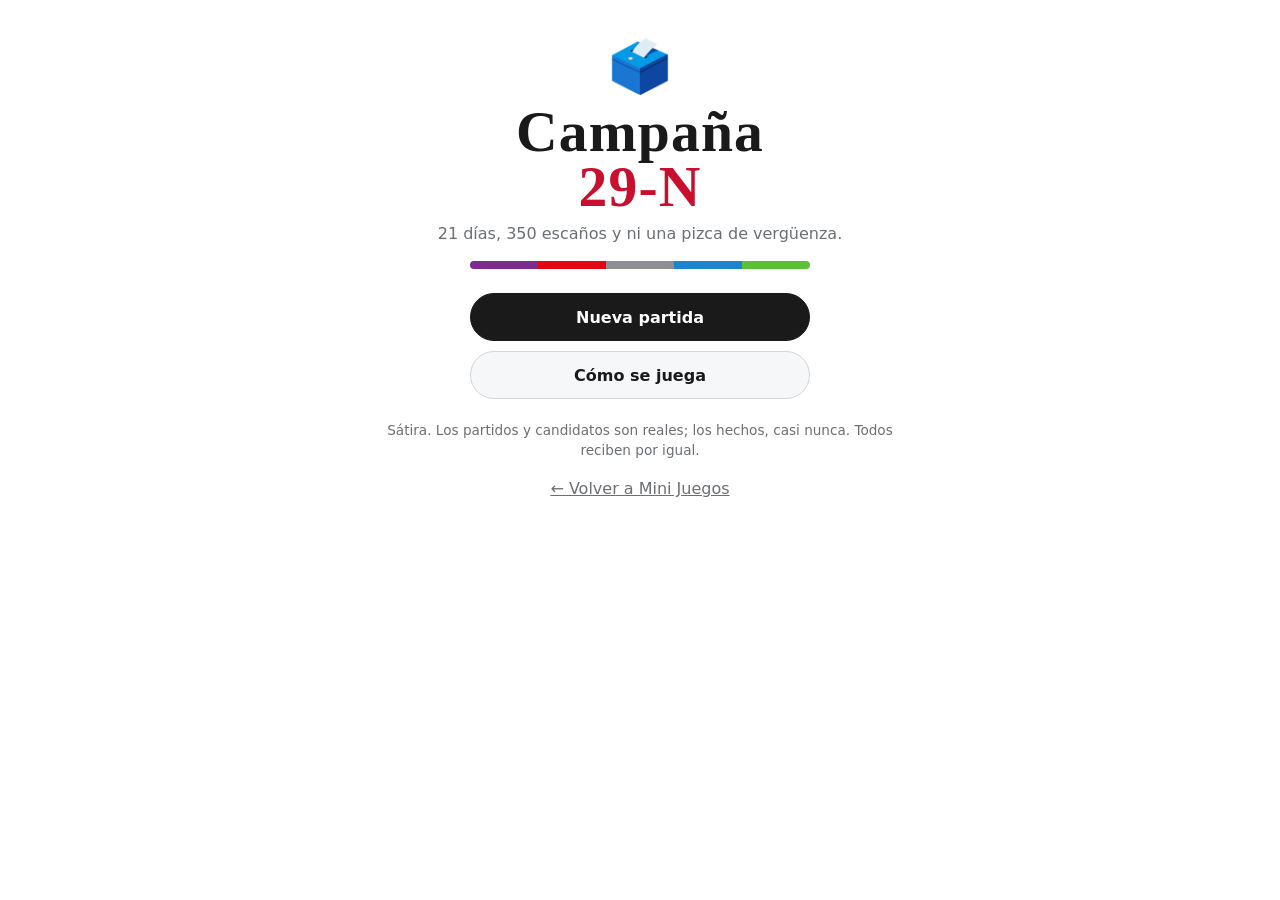
==== elecciones/index.html @ fab69197 "Añadir Campaña 29-N: simulador satírico de las elecciones generales Documento de diseño, datos, noti" ====
<!doctype html>
<html lang="es">
<head>
  <meta charset="utf-8">
  <meta name="viewport" content="width=device-width, initial-scale=1, viewport-fit=cover">
  <title>Campaña 29-N · Mini Juegos</title>
  <meta name="description" content="Simulador satírico de campaña electoral: 21 días, 350 escaños y ni una pizca de vergüenza.">
  <link rel="stylesheet" href="../shared/base.css">
  <link rel="stylesheet" href="style.css">
</head>
<body>
  <div class="app">
    <header class="barra" id="barra" hidden>
      <button class="icono-btn" id="btn-menu" type="button" aria-label="Menú">&#9776;</button>
      <div class="barra-dia" id="barra-dia"></div>
      <div class="metros" id="metros"></div>
      <button class="mano-btn" id="btn-mano" type="button" aria-label="Tu mano de cartas"></button>
    </header>
    <main class="pantalla" id="pantalla" aria-live="polite"></main>
  </div>

  <dialog id="modal" class="modal">
    <form method="dialog"><button class="cerrar" aria-label="Cerrar">&times;</button></form>
    <div id="modal-cuerpo"></div>
  </dialog>

  <div id="toast" class="toast" role="status" aria-live="polite"></div>

  <script src="data/partidos.js"></script>
  <script src="data/regiones.js"></script>
  <script src="data/mapa.js"></script>
  <script src="data/cartas.js"></script>
  <script src="motor.js"></script>
  <script src="ui.js"></script>
</body>
</html>
---- shared/base.css ----
/* Estilos comunes a todos los juegos. */
:root {
  --bg: #ffffff;
  --surface: #f6f7f8;
  --text: #1a1a1b;
  --muted: #6b6f73;
  --border: #d3d6da;
  --correct: #538d4e;
  --present: #b59f3b;
  --absent: #787c7e;
  --key: #d3d6da;
  --key-text: #1a1a1b;
}

@media (prefers-color-scheme: dark) {
  :root {
    --bg: #121213;
    --surface: #1d1d1f;
    --text: #f2f2f2;
    --muted: #9a9ea3;
    --border: #3a3a3c;
    --absent: #3a3a3c;
    --key: #818384;
    --key-text: #ffffff;
  }
}

*, *::before, *::after { box-sizing: border-box; }

html, body { margin: 0; }

body {
  background: var(--bg);
  color: var(--text);
  font-family: system-ui, -apple-system, "Segoe UI", Roboto, sans-serif;
}

.container {
  max-width: 640px;
  margin: 0 auto;
  padding: 0 16px;
}

a { color: inherit; }
---- elecciones/style.css ----
/* Campaña 29-N. Móvil primero. Colores comunes en ../shared/base.css. */
:root {
  --papel: #fbf8f1;
  --papel-borde: #d9d2c3;
  --tinta: #1d1b17;
  --tinta-suave: #5f5a50;
  --acento: #c8102e;
  --bien: #2e7d32;
  --mal: #c62828;
  --carta: #ffffff;
  --sombra: 0 6px 24px rgba(0, 0, 0, .14);
  --radio: 14px;
  --serif: Georgia, "Times New Roman", Times, serif;
}

@media (prefers-color-scheme: dark) {
  :root {
    --papel: #1f1d19;
    --papel-borde: #3b372f;
    --tinta: #f1ece2;
    --tinta-suave: #b3ab9c;
    --acento: #ff5a6e;
    --bien: #66bb6a;
    --mal: #ef5350;
    --carta: #26262a;
    --sombra: 0 6px 24px rgba(0, 0, 0, .5);
  }
}

html, body { height: 100%; }
body { overscroll-behavior: none; }
button { font: inherit; color: inherit; }

.app {
  display: flex;
  flex-direction: column;
  min-height: 100dvh;
  max-width: 560px;
  margin: 0 auto;
}

/* ---------- Barra superior ---------- */
.barra {
  position: sticky; top: 0; z-index: 5;
  display: flex; align-items: center; gap: 8px;
  padding: 6px 10px;
  padding-top: max(6px, env(safe-area-inset-top));
  background: var(--bg);
  border-bottom: 1px solid var(--border);
}
.barra[hidden] { display: none; }
.icono-btn {
  background: none; border: 0; font-size: 1.3rem; width: 40px; height: 40px;
  border-radius: 10px; cursor: pointer; flex: none;
}
.icono-btn:hover { background: var(--surface); }
.barra-dia { font-size: .78rem; line-height: 1.15; color: var(--muted); min-width: 0; flex: 1; }
.barra-dia b { display: block; color: var(--text); font-size: .9rem; }
.metros { display: flex; gap: 6px; flex: none; }
.metro {
  position: relative; width: 44px; height: 36px; border-radius: 8px; overflow: hidden;
  background: var(--surface); border: 1px solid var(--border);
  display: grid; place-items: center; font-size: .72rem; line-height: 1; text-align: center;
}
.metro i { position: absolute; left: 0; bottom: 0; height: 4px; background: var(--text); opacity: .7; }
.metro.alerta i { background: var(--mal); opacity: 1; }
.metro.alerta { border-color: var(--mal); }
.metro span { font-size: 1rem; display: block; }
.metro.pista::after {
  content: ""; position: absolute; top: 3px; right: 3px; width: 7px; height: 7px; border-radius: 50%;
  background: var(--acento);
}
.mano-btn {
  flex: none; height: 36px; padding: 0 10px; border-radius: 8px; cursor: pointer;
  border: 1px solid var(--border); background: var(--surface); font-weight: 700;
}

.pantalla { flex: 1; padding: 12px 14px 28px; padding-bottom: max(28px, env(safe-area-inset-bottom)); }

/* ---------- Comunes ---------- */
h1, h2, h3 { line-height: 1.15; }
.boton {
  display: inline-flex; align-items: center; justify-content: center; gap: 8px;
  min-height: 48px; padding: 10px 20px; border-radius: 999px; cursor: pointer;
  border: 1px solid var(--border); background: var(--surface); font-weight: 700; text-decoration: none;
}
.boton.primario { background: var(--text); color: var(--bg); border-color: var(--text); }
.boton.ancho { width: 100%; }
.boton:disabled { opacity: .45; cursor: not-allowed; }
.boton:not(:disabled):active { transform: scale(.98); }
.fila-botones { display: flex; gap: 10px; flex-wrap: wrap; margin-top: 14px; }
.fila-botones .boton { flex: 1; }
.nota { color: var(--muted); font-size: .85rem; line-height: 1.45; }
.chips { display: flex; flex-wrap: wrap; gap: 6px; margin: 10px 0 0; padding: 0; list-style: none; }
.chip {
  font-size: .82rem; padding: 4px 10px; border-radius: 999px; background: var(--surface);
  border: 1px solid var(--border); white-space: nowrap;
}
.chip.bien { border-color: var(--bien); color: var(--bien); }
.chip.mal { border-color: var(--mal); color: var(--mal); }
.punto { display: inline-block; width: .7em; height: .7em; border-radius: 50%; vertical-align: baseline; margin-right: 4px; }

/* ---------- Inicio ---------- */
.portada-juego { text-align: center; padding: 24px 0 8px; }
.portada-juego .sello {
  display: inline-block; font-family: var(--serif); font-weight: 900; letter-spacing: .02em;
  font-size: clamp(2.6rem, 13vw, 3.6rem); line-height: .95; margin: 8px 0 6px;
}
.portada-juego .sello em { font-style: normal; color: var(--acento); }
.portada-juego p { color: var(--muted); margin: 4px 0; }
.urna { font-size: 3.2rem; }
.menu-inicio { display: grid; gap: 10px; margin: 24px auto 0; max-width: 340px; }
.volver { display: block; text-align: center; margin-top: 18px; color: var(--muted); }
.franja { display: flex; height: 8px; border-radius: 4px; overflow: hidden; margin: 18px auto 0; max-width: 340px; }
.franja span { flex: 1; }

/* ---------- Elegir partido / escenario ---------- */
.paso { font-size: .8rem; text-transform: uppercase; letter-spacing: .08em; color: var(--muted); margin: 8px 0 4px; }
.rejilla { display: grid; grid-template-columns: 1fr 1fr; gap: 10px; }
.opcion-partido, .opcion-escenario {
  text-align: left; cursor: pointer; padding: 12px; border-radius: var(--radio);
  background: var(--surface); border: 2px solid var(--border); position: relative;
}
.opcion-partido { border-top: 8px solid var(--c); min-height: 112px; }
.opcion-partido b { display: block; font-size: 1.05rem; }
.opcion-partido small { display: block; color: var(--muted); font-size: .78rem; margin-top: 2px; }
.opcion-partido .pers { display: block; margin-top: 8px; font-size: .8rem; font-style: italic; }
.opcion-partido[aria-pressed="true"], .opcion-escenario[aria-pressed="true"] { border-color: var(--text); box-shadow: var(--sombra); }
.opcion-partido[aria-pressed="true"] { border-top-color: var(--c); }
.opcion-escenario { display: block; width: 100%; margin-bottom: 10px; }
.opcion-escenario b { font-size: 1.02rem; }
.opcion-escenario p { margin: 4px 0 8px; font-size: .85rem; color: var(--muted); }
.barra-voto { display: flex; height: 22px; border-radius: 6px; overflow: hidden; font-size: .7rem; font-weight: 700; color: #fff; }
.barra-voto span { display: grid; place-items: center; overflow: hidden; white-space: nowrap; }

/* ---------- Periódico ---------- */
.periodico {
  background: var(--papel); color: var(--tinta); border: 1px solid var(--papel-borde);
  border-radius: 6px; padding: 14px 14px 16px; box-shadow: var(--sombra);
}
.cabecera { text-align: center; border-bottom: 3px double var(--tinta); padding-bottom: 6px; }
.cabecera .nombre { font-family: var(--serif); font-weight: 900; font-size: clamp(1.6rem, 8vw, 2.2rem); letter-spacing: -.01em; }
.cabecera .meta { display: flex; justify-content: space-between; font-size: .72rem; color: var(--tinta-suave); border-top: 1px solid var(--tinta); margin-top: 4px; padding-top: 3px; text-transform: uppercase; letter-spacing: .04em; }
.titular { font-family: var(--serif); font-weight: 800; font-size: clamp(1.45rem, 6.6vw, 1.9rem); line-height: 1.08; margin: 12px 0 6px; }
.entradilla { font-family: var(--serif); font-size: 1rem; line-height: 1.4; margin: 0 0 10px; color: var(--tinta-suave); }
.seccion { font-size: .72rem; text-transform: uppercase; letter-spacing: .1em; font-weight: 800; border-top: 1px solid var(--tinta); padding-top: 6px; margin-top: 12px; }
.breves { list-style: none; padding: 0; margin: 6px 0 0; font-family: var(--serif); font-size: .92rem; line-height: 1.35; }
.breves li { padding: 6px 0; border-bottom: 1px dotted var(--papel-borde); }
.breves li b { font-family: system-ui, sans-serif; font-size: .82rem; }
.tabla { width: 100%; border-collapse: collapse; font-size: .88rem; margin-top: 6px; }
.tabla th { text-align: left; font-size: .7rem; text-transform: uppercase; color: var(--tinta-suave); font-weight: 600; }
.tabla th:not(:first-child), .tabla td:not(:first-child) { text-align: right; }
.tabla td { padding: 5px 0; border-bottom: 1px solid var(--papel-borde); }
.sube { color: var(--bien); font-size: .78rem; }
.baja { color: var(--mal); font-size: .78rem; }
.niebla { text-align: center; padding: 18px 8px; font-family: var(--serif); font-style: italic; color: var(--tinta-suave); }

/* ---------- Mapa ---------- */
.mapa { position: relative; margin: 8px 0 0; }
.mapa svg { display: block; width: 100%; height: auto; }
.mapa path, .mapa circle.ca { stroke: var(--papel); stroke-width: 2; cursor: pointer; transition: fill .4s; }
.mapa .marco { fill: none; stroke: var(--tinta-suave); stroke-dasharray: 6 6; stroke-width: 1.5; }
.mapa .sel { stroke: var(--text); stroke-width: 5; }
.mapa text { font: 700 26px system-ui, sans-serif; pointer-events: none; text-anchor: middle; dominant-baseline: central; }
.mapa .etq { fill: #fff; paint-order: stroke; stroke: rgba(0,0,0,.45); stroke-width: 4px; }
.leyenda { display: flex; flex-wrap: wrap; gap: 4px 12px; font-size: .78rem; margin-top: 6px; color: var(--tinta-suave); }

/* ---------- Hemiciclo ---------- */
.hemiciclo svg { display: block; width: 100%; height: auto; max-width: 420px; margin: 4px auto 0; }
.hemiciclo .mayoria { font: 700 13px system-ui, sans-serif; fill: var(--tinta-suave); text-anchor: middle; }
.escanos-fila { display: flex; flex-wrap: wrap; gap: 6px; justify-content: center; margin-top: 4px; }
.escanos-fila span { font-size: .85rem; font-weight: 700; padding: 3px 8px; border-radius: 6px; color: #fff; }

/* ---------- Cartas ---------- */
.contador { text-align: center; font-size: .8rem; color: var(--muted); margin: 0 0 6px; }
.quien { text-align: center; font-weight: 700; margin-bottom: 8px; }
.mesa { position: relative; perspective: 900px; touch-action: pan-y; user-select: none; }
.carta {
  position: relative; background: var(--carta); border: 1px solid var(--border); border-radius: 18px;
  box-shadow: var(--sombra); padding: 18px 18px 20px; min-height: 300px;
  transition: transform .25s ease; will-change: transform;
}
.carta.arrastrando { transition: none; }
.carta .icono { font-size: 3.4rem; text-align: center; line-height: 1.1; }
.carta h2 { text-align: center; margin: 8px 0 10px; font-size: 1.3rem; }
.carta p { line-height: 1.5; margin: 0; font-size: 1rem; }
.carta .pista-lado {
  position: absolute; top: 12px; max-width: 60%; padding: 6px 10px; border-radius: 10px;
  background: var(--text); color: var(--bg); font-weight: 700; font-size: .85rem; opacity: 0; transition: opacity .15s;
  pointer-events: none;
}
.carta .pista-lado.a { left: 12px; }
.carta .pista-lado.b { right: 12px; }
.carta .resultado { border-top: 1px solid var(--border); margin-top: 14px; padding-top: 12px; }
.carta .resultado .eleccion { font-weight: 700; font-size: .85rem; color: var(--muted); margin-bottom: 4px; }
.carta .resultado .dado { font-size: .8rem; font-weight: 700; }
.opciones { display: grid; grid-template-columns: 1fr 1fr; gap: 10px; margin-top: 14px; }
.opcion {
  min-height: 64px; padding: 10px 12px; border-radius: 14px; cursor: pointer;
  background: var(--surface); border: 1px solid var(--border); text-align: left; line-height: 1.25;
  display: flex; flex-direction: column; justify-content: space-between; gap: 6px;
}
.opcion.b { text-align: right; }
.opcion .flecha { font-size: .75rem; color: var(--muted); }
.opcion .pistas { font-size: .75rem; letter-spacing: .05em; color: var(--muted); }
.opcion .riesgo { font-size: .72rem; color: var(--acento); font-weight: 700; }
.opcion:disabled { opacity: .45; cursor: not-allowed; }

/* ---------- Agenda ---------- */
.titulo-pantalla { margin: 2px 0 8px; font-size: 1.3rem; }
.slots { display: grid; grid-template-columns: 1fr 1fr; gap: 8px; }
.slot {
  padding: 8px 10px; border-radius: 12px; cursor: pointer; text-align: left;
  border: 2px dashed var(--border); background: var(--surface); min-height: 58px;
}
.slot small { display: block; color: var(--muted); font-size: .75rem; }
.slot b { font-size: .95rem; }
.slot.listo { border-style: solid; border-color: var(--c, var(--text)); }
.aviso { background: var(--surface); border-left: 4px solid var(--acento); padding: 8px 10px; border-radius: 8px; font-size: .85rem; margin: 8px 0; }
.ficha { background: var(--surface); border: 1px solid var(--border); border-radius: var(--radio); padding: 12px; margin-top: 10px; }
.ficha h3 { margin: 0 0 4px; font-size: 1.1rem; display: flex; justify-content: space-between; gap: 8px; }
.ficha h3 small { font-weight: 400; color: var(--muted); font-size: .85rem; }
.ficha .datos { font-size: .85rem; line-height: 1.6; margin: 6px 0 0; padding: 0; list-style: none; }
.ficha .botones { display: grid; grid-template-columns: 1fr 1fr; gap: 8px; margin-top: 10px; }
.ficha .botones .boton { min-height: 44px; padding: 8px 10px; font-size: .88rem; }
.barras-voto { margin-top: 6px; }
.barras-voto div { display: grid; grid-template-columns: 92px 1fr 88px; align-items: center; gap: 6px; font-size: .8rem; margin: 3px 0; }
.barras-voto div span { white-space: nowrap; overflow: hidden; text-overflow: ellipsis; }
.barras-voto div span:last-child { text-align: right; }
.barras-voto i.barra { display: block; height: 10px; border-radius: 3px; }
.termometro { position: relative; height: 8px; border-radius: 4px; background: linear-gradient(90deg, #7B2D8E, #E30613, #9a9a9a, #1D84CE, #5AC035); margin: 4px 0 2px; }
.termometro b { position: absolute; top: -4px; width: 4px; height: 16px; background: var(--text); border-radius: 2px; }
.estrellas { color: #e0a100; letter-spacing: .1em; }
.lista-ca { margin-top: 12px; }
.lista-ca summary { cursor: pointer; font-weight: 700; padding: 8px 0; }
.lista-ca button {
  display: grid; grid-template-columns: 1fr auto auto; gap: 10px; width: 100%; text-align: left;
  padding: 10px 6px; background: none; border: 0; border-bottom: 1px solid var(--border); cursor: pointer; font-size: .9rem;
}
.lista-ca button span:nth-child(2) { color: var(--muted); }
.cerrar-dia { position: sticky; bottom: 0; padding: 10px 0 max(6px, env(safe-area-inset-bottom)); background: linear-gradient(transparent, var(--bg) 30%); }

/* ---------- Debate ---------- */
.atriles { display: grid; grid-template-columns: repeat(4, 1fr); gap: 6px; margin: 8px 0; }
.atril { text-align: center; border-radius: 10px; padding: 8px 4px; background: var(--surface); border-top: 6px solid var(--c); font-size: .78rem; }
.atril b { display: block; font-size: .86rem; }
.atril .pts { font-size: 1.3rem; font-weight: 800; }
.atril .jugada { min-height: 1.4em; font-size: 1.1rem; }
.atril.yo { outline: 2px solid var(--text); }
.log { list-style: none; padding: 0; margin: 8px 0; font-size: .88rem; line-height: 1.4; }
.log li { padding: 5px 0; border-bottom: 1px dotted var(--border); }
.mano { display: grid; grid-template-columns: repeat(auto-fill, minmax(150px, 1fr)); gap: 8px; }
.carta-mano {
  text-align: left; padding: 10px; border-radius: 12px; cursor: pointer; background: var(--surface);
  border: 2px solid var(--border); font-size: .82rem; line-height: 1.3;
}
.carta-mano b { display: block; font-size: .9rem; }
.carta-mano .tipo { font-size: 1.1rem; }
.carta-mano[aria-pressed="true"] { border-color: var(--text); box-shadow: var(--sombra); }
.carta-mano.improvisada { border-style: dashed; }
.reglas-debate { font-size: .8rem; color: var(--muted); text-align: center; margin: 4px 0 10px; }
.objetivos { display: flex; gap: 8px; flex-wrap: wrap; margin-top: 8px; }
.objetivos .boton { flex: 1; min-height: 40px; padding: 6px 10px; font-size: .85rem; border-color: var(--c); }
.objetivos .boton[aria-pressed="true"] { background: var(--c); color: #fff; }
.flash div { display: grid; grid-template-columns: 70px 1fr 40px; gap: 8px; align-items: center; margin: 6px 0; font-size: .9rem; }
.flash i { display: block; height: 14px; border-radius: 4px; transition: width .8s ease; }

/* ---------- Reflexión y final ---------- */
.opcion-reflexion {
  display: block; width: 100%; text-align: left; cursor: pointer; padding: 12px; border-radius: 12px;
  background: var(--surface); border: 1px solid var(--border); margin-bottom: 8px;
}
.opcion-reflexion b { display: block; }
.opcion-reflexion small { color: var(--muted); }
.medalla { text-align: center; font-size: 4rem; line-height: 1; margin: 6px 0 0; }
.veredicto { text-align: center; font-size: 1.4rem; margin: 6px 0 2px; }
.gobierno { text-align: center; color: var(--muted); margin: 0 0 8px; }

/* ---------- Modal y toast ---------- */
.modal {
  border: 0; border-radius: 16px; padding: 18px; width: min(92vw, 480px); max-height: 85dvh;
  background: var(--bg); color: var(--text); box-shadow: var(--sombra);
}
.modal::backdrop { background: rgba(0, 0, 0, .55); }
.modal .cerrar {
  position: absolute; top: 8px; right: 8px; background: none; border: 0; font-size: 1.6rem;
  width: 40px; height: 40px; cursor: pointer; color: var(--text);
}
.modal h2 { margin: 0 32px 10px 0; }
.modal ul { padding-left: 18px; line-height: 1.5; }
.modal li { margin-bottom: 6px; }
.toast {
  position: fixed; left: 50%; bottom: 24px; transform: translate(-50%, 20px); opacity: 0;
  background: var(--text); color: var(--bg); padding: 10px 16px; border-radius: 10px;
  font-weight: 700; pointer-events: none; transition: all .25s; z-index: 20; max-width: 90vw; text-align: center;
}
.toast.visible { opacity: 1; transform: translate(-50%, 0); }

@media (min-width: 520px) {
  .pantalla { padding-left: 18px; padding-right: 18px; }
}

@media (prefers-reduced-motion: reduce) {
  * { transition: none !important; animation: none !important; }
}
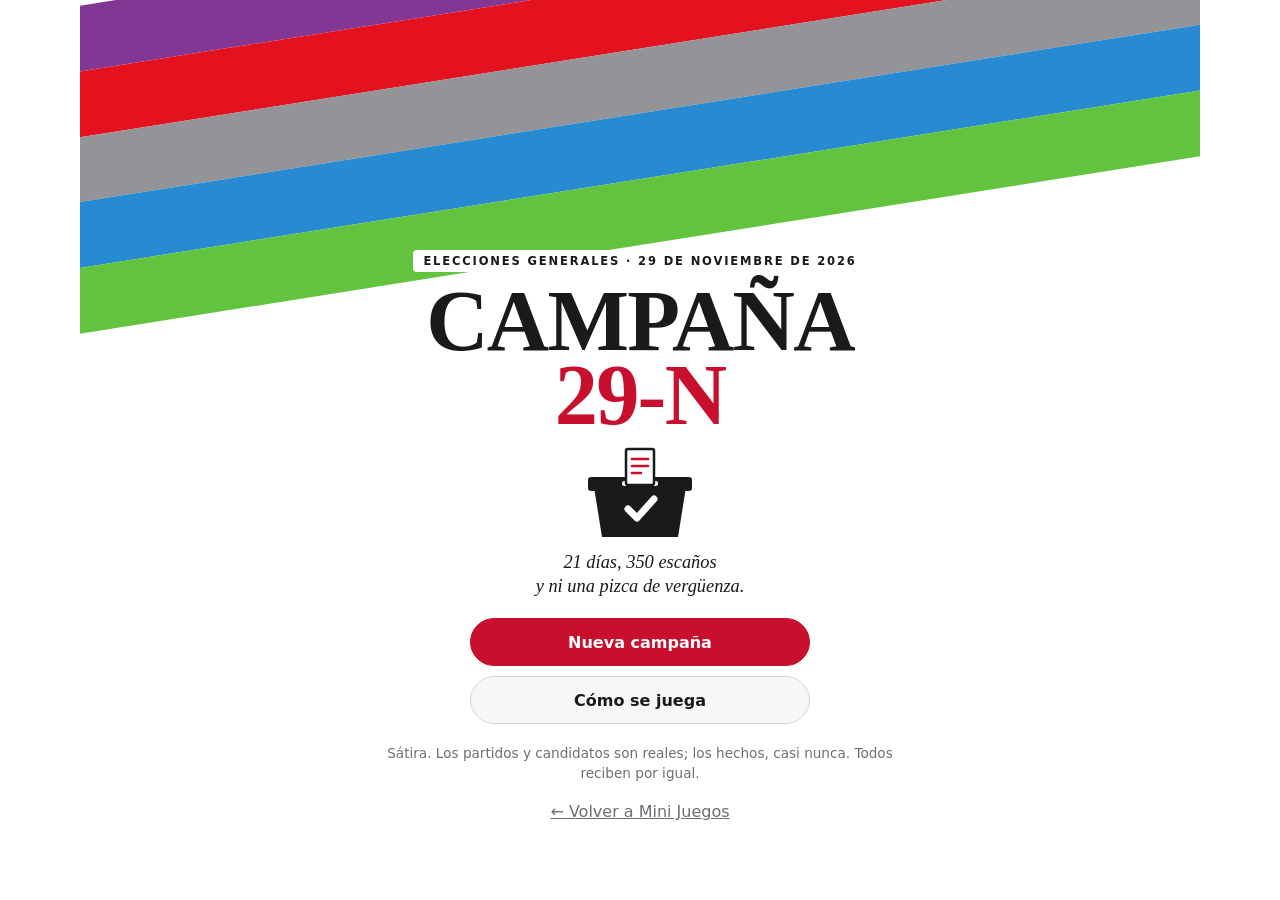
==== commit f32e7497: "Campaña 29-N v0.2: la gira, 170 cartas y rediseño visual La agenda de mítines se sustituye por la gi" ====
--- a/elecciones/index.html
+++ b/elecciones/index.html
@@ -29,7 +29,9 @@
   <script src="data/partidos.js"></script>
   <script src="data/regiones.js"></script>
   <script src="data/mapa.js"></script>
+  <script src="data/gira.js"></script>
   <script src="data/cartas.js"></script>
+  <script src="data/cartas2.js"></script>
   <script src="motor.js"></script>
   <script src="ui.js"></script>
 </body>
--- a/elecciones/style.css
+++ b/elecciones/style.css
@@ -303,3 +303,233 @@
 @media (prefers-reduced-motion: reduce) {
   * { transition: none !important; animation: none !important; }
 }
+
+/* =====================================================================
+   v0.2 · La gira, cartas con cara, cartel de inicio, noche y escrutinio
+   ===================================================================== */
+
+.app { max-width: 1120px; --partido: var(--acento); }
+.estrecha, .cartel-cuerpo { max-width: 560px; margin-left: auto; margin-right: auto; }
+.app.en-juego .barra { border-bottom: 3px solid var(--partido); }
+.metro { cursor: pointer; padding: 0; color: inherit; font: inherit; font-size: .72rem; }
+.metro.promesas { width: 50px; }
+.metro.alerta { animation: tiembla .5s ease-in-out 3; }
+@keyframes tiembla { 0%, 100% { transform: translateX(0); } 25% { transform: translateX(-2px) rotate(-2deg); } 75% { transform: translateX(2px) rotate(2deg); } }
+.mano-btn { border-color: var(--partido); border-width: 2px; }
+.pie { margin-top: 14px; }
+.nota.mal { color: var(--mal); font-weight: 700; }
+.gana { color: var(--bien); }
+.pierde { color: var(--mal); }
+.plegable { margin-top: 10px; border-top: 1px solid var(--papel-borde); }
+.plegable summary { cursor: pointer; font-size: .78rem; font-weight: 800; text-transform: uppercase; letter-spacing: .08em; padding: 8px 0 4px; }
+.aviso.bien { border-left-color: var(--bien); }
+.aviso.mal { border-left-color: var(--mal); }
+
+/* ---------- Cartel de inicio ---------- */
+.cartel { position: relative; overflow: hidden; margin: -12px -14px -28px; min-height: calc(100dvh - 0px); padding: 0 14px 28px; }
+.cartel-franjas { position: absolute; inset: -20% -40% auto -40%; height: 46%; display: flex; flex-direction: column; transform: rotate(-9deg); opacity: .95; }
+.cartel-franjas span { flex: 1; }
+.cartel-cuerpo { position: relative; text-align: center; padding-top: clamp(150px, 30vh, 250px); }
+.cartel-ante { font-size: .72rem; letter-spacing: .16em; text-transform: uppercase; font-weight: 800; margin: 0 0 6px; background: var(--bg); display: inline-block; padding: 4px 10px; border-radius: 4px; }
+.cartel-titulo {
+  font-family: var(--serif); font-weight: 900; text-transform: uppercase; letter-spacing: -.02em;
+  font-size: clamp(3.2rem, 17vw, 5.4rem); line-height: .86; margin: 6px 0 0;
+  text-shadow: 3px 3px 0 var(--bg), -3px -3px 0 var(--bg), 3px -3px 0 var(--bg), -3px 3px 0 var(--bg);
+}
+.cartel-titulo em { font-style: normal; color: var(--acento); }
+.cartel-urna { width: 120px; margin: 14px auto 4px; }
+.cartel-urna svg { display: block; width: 100%; overflow: visible; }
+.cartel-urna .papeleta { animation: votar 2.6s ease-in-out infinite; }
+@keyframes votar { 0%, 15% { transform: translateY(-14px) rotate(-6deg); } 55%, 100% { transform: translateY(16px) rotate(0); } }
+.cartel-lema { font-family: var(--serif); font-size: 1.15rem; font-style: italic; margin: 8px 0 0; line-height: 1.3; }
+.cartel .menu-inicio { margin-top: 20px; }
+.cartel .boton.primario { background: var(--acento); border-color: var(--acento); color: #fff; }
+.cartel .nota { margin-top: 20px; }
+
+/* ---------- Periódico compacto ---------- */
+.escanos-fila span small { font-size: .7rem; margin-left: 4px; opacity: .95; }
+.bloques { font-size: .82rem; text-align: center; margin: 8px 0 0; color: var(--tinta-suave); }
+.tendencia { display: block; width: 100%; height: auto; margin-top: 6px; }
+.tendencia text { font: 600 11px system-ui, sans-serif; }
+.hemiciclo .vacio { fill: none; stroke: var(--tinta-suave); stroke-width: .8; opacity: .5; }
+.portada .col-b .mapa svg { max-width: 420px; margin: 0 auto; }
+
+/* ---------- Cartas con cara ---------- */
+.dos-col .lado { display: none; }
+.principal { max-width: 560px; margin: 0 auto; }
+.carta {
+  background:
+    radial-gradient(circle at 12% 8%, rgba(200, 16, 46, .05), transparent 40%),
+    repeating-linear-gradient(0deg, transparent 0 27px, rgba(0, 0, 0, .035) 27px 28px),
+    var(--papel);
+  color: var(--tinta); border-color: var(--papel-borde); border-top: 8px solid var(--partido);
+  padding: 14px 16px 18px; min-height: 0;
+}
+.carta-quien { display: flex; align-items: center; gap: 10px; margin-bottom: 10px; padding-bottom: 10px; border-bottom: 1px dashed var(--papel-borde); }
+.carta-quien small { display: block; font-size: .68rem; text-transform: uppercase; letter-spacing: .1em; color: var(--tinta-suave); }
+.carta-quien b { font-size: .95rem; line-height: 1.15; display: block; }
+.carta-quien > div { flex: 1; min-width: 0; }
+.retrato { width: 54px; height: 54px; flex: none; border-radius: 50%; box-shadow: 0 2px 6px rgba(0, 0, 0, .25); }
+.retrato.emoji { display: grid; place-items: center; font-size: 1.9rem; background: var(--tinta); }
+.carta-icono { font-size: 2.3rem; line-height: 1; flex: none; filter: drop-shadow(0 2px 2px rgba(0, 0, 0, .2)); transform: rotate(6deg); }
+.carta h2 { text-align: left; font-family: var(--serif); font-size: 1.45rem; margin: 4px 0 8px; }
+.carta p { font-size: .98rem; }
+.carta.resuelta { animation: voltear .45s ease-out; }
+@keyframes voltear { 0% { transform: rotateY(90deg) scale(.96); } 100% { transform: rotateY(0) scale(1); } }
+.carta .resultado { position: relative; border-top: 1px dashed var(--papel-borde); }
+.carta .resultado .eleccion { color: var(--tinta-suave); padding-right: 96px; }
+.sello {
+  position: absolute; right: 0; top: 8px; transform: rotate(-9deg); font-weight: 900; text-transform: uppercase; letter-spacing: .06em;
+  font-size: .78rem; padding: 3px 8px; border: 3px double currentColor; border-radius: 6px; color: var(--tinta-suave); opacity: .9;
+  animation: sellar .35s .35s cubic-bezier(.2, 2.2, .4, 1) both;
+}
+.sello.bien { color: var(--bien); }
+.sello.mal { color: var(--mal); }
+@keyframes sellar { 0% { transform: rotate(-9deg) scale(2.6); opacity: 0; } 100% { transform: rotate(-9deg) scale(1); opacity: .9; } }
+.carta .chip { background: transparent; }
+.opciones { align-items: stretch; }
+.opcion { justify-content: flex-start; border-width: 2px; }
+.opcion b { font-size: .95rem; }
+.opcion.activa, .opcion:not(:disabled):hover { border-color: var(--partido); }
+.opcion .chips { margin: 2px 0 0; gap: 4px; }
+.opcion.b .chips { justify-content: flex-end; }
+.opcion .chip { font-size: .72rem; padding: 2px 7px; }
+.azar { margin-top: 4px; border-top: 1px dashed var(--border); padding-top: 4px; font-size: .72rem; }
+.azar .dado { font-weight: 800; color: var(--acento); }
+.azar > div { display: flex; align-items: center; gap: 6px; margin-top: 3px; }
+.opcion.b .azar > div { flex-direction: row-reverse; }
+.azar small { color: var(--muted); width: 26px; flex: none; }
+.azar .chips { margin: 0; }
+
+/* ---------- La gira ---------- */
+.gira-cab { display: flex; align-items: center; justify-content: space-between; gap: 8px; }
+.gira-cab .titulo-pantalla { margin: 0; }
+.modos, .segmento { display: flex; border: 1px solid var(--border); border-radius: 999px; overflow: hidden; }
+.modos button, .segmento button { flex: 1; border: 0; background: var(--surface); padding: 6px 10px; font-size: .76rem; font-weight: 700; cursor: pointer; white-space: nowrap; }
+.modos button[aria-pressed="true"], .segmento button[aria-pressed="true"] { background: var(--partido); color: #fff; }
+.tablero { background: var(--surface); border: 1px solid var(--border); border-radius: var(--radio); padding: 4px; margin-top: 8px; }
+.tablero path, .tablero circle.ca { stroke: var(--bg); stroke-width: 2; }
+.tablero .ca.vecina, .tablero .ca.aqui { stroke: var(--partido); stroke-width: 5; stroke-dasharray: 2 9; stroke-linecap: round; }
+.tablero .ca.aqui { stroke-dasharray: none; }
+.tablero .ca.sel { stroke: var(--text); stroke-width: 6; stroke-dasharray: none; }
+.mapa .etq.tiro { fill: #b9ff9c; stroke: #0d3d12; stroke-width: 6px; font-size: 30px; }
+.mapa .etq.peligro { fill: #ffc2c2; stroke: #6d0f0f; stroke-width: 6px; }
+.mapa .emo { font-size: 32px; }
+.mapa .emo.peq { font-size: 24px; }
+.mapa .ini { font: 800 18px system-ui, sans-serif; fill: #fff; }
+.leyenda { margin: 6px 0 0; color: var(--muted); }
+.leyenda .borde { display: inline-block; width: 18px; border-top: 3px dotted var(--partido); vertical-align: middle; }
+.panel { background: var(--surface); border: 1px solid var(--border); border-top: 5px solid var(--partido); border-radius: var(--radio); padding: 10px 12px 12px; margin-top: 10px; }
+.panel-cab { display: flex; align-items: baseline; justify-content: space-between; gap: 8px; }
+.panel-cab h3 { margin: 0; font-size: 1.12rem; }
+.panel-cab h3 small { font-weight: 400; color: var(--muted); font-size: .82rem; }
+.alcance { font-size: .76rem; font-weight: 800; white-space: nowrap; padding: 3px 8px; border-radius: 999px; background: var(--bg); border: 1px solid var(--border); }
+.alcance.caro { border-color: var(--mal); color: var(--mal); }
+.lineas { list-style: none; margin: 6px 0 0; padding: 0; font-size: .82rem; line-height: 1.4; }
+.lineas li { padding: 2px 0; }
+.lineas li.imp { background: var(--bg); border-radius: 8px; padding: 5px 8px; margin: 3px 0; border-left: 3px solid var(--partido); }
+.actos { display: grid; grid-template-columns: 1fr 1fr; gap: 8px; margin-top: 8px; }
+.acto {
+  display: grid; grid-template-columns: auto 1fr auto; grid-template-rows: auto auto; column-gap: 6px; align-items: center; text-align: left;
+  padding: 8px 10px; border-radius: 12px; border: 2px solid var(--border); background: var(--bg); cursor: pointer; min-height: 54px;
+}
+.acto .ic { grid-row: 1 / 3; font-size: 1.5rem; }
+.acto .nom { font-weight: 700; font-size: .84rem; line-height: 1.1; }
+.acto .ef { font-size: .9rem; white-space: nowrap; }
+.acto .extra { grid-column: 2 / 4; font-size: .72rem; color: var(--muted); display: flex; gap: 6px; flex-wrap: wrap; min-height: 1em; }
+.acto .extra .gana, .acto .extra .pierde { font-weight: 800; }
+.acto.elegido { border-color: var(--partido); box-shadow: inset 0 0 0 2px var(--partido); }
+.acto:disabled { opacity: .4; cursor: not-allowed; }
+.tacticas { margin-top: 10px; display: flex; flex-wrap: wrap; gap: 6px; align-items: center; }
+.tacticas small, .n2 small { width: 100%; font-size: .74rem; color: var(--muted); }
+.tactica { border: 2px dashed var(--border); background: var(--bg); border-radius: 10px; padding: 5px 9px; font-size: .78rem; font-weight: 700; cursor: pointer; }
+.tactica.elegida { border-style: solid; border-color: var(--partido); background: var(--partido); color: #fff; }
+.tacticas .nota { width: 100%; margin: 0; }
+.n2 { margin-top: 10px; }
+.n2 .segmento { margin-top: 4px; }
+.panel .cerrar-dia { position: static; margin-top: 12px; background: var(--partido); border-color: var(--partido); color: #fff; padding: 10px 14px; }
+.panel .cerrar-dia:disabled { background: var(--surface); color: var(--muted); border-color: var(--border); }
+.panel .plegable { border-top: 0; }
+.panel .datos { font-size: .82rem; line-height: 1.6; margin: 6px 0 0; padding: 0; list-style: none; }
+
+/* ---------- Cierre del día ---------- */
+.noche-mapa path { cursor: default; }
+.pin { animation: caer .5s cubic-bezier(.2, 1.8, .4, 1) both; }
+@keyframes caer { 0% { transform: translateY(-60px) scale(.2); opacity: 0; } 100% { transform: none; opacity: 1; } }
+.mapa .flota { font: 800 26px system-ui, sans-serif; fill: var(--text); paint-order: stroke; stroke: var(--bg); stroke-width: 6px; }
+.mapa .flota.neg { fill: var(--mal); }
+.mapa .salto { font: 900 30px system-ui, sans-serif; paint-order: stroke; stroke: var(--bg); stroke-width: 7px; animation: latir 1s 1.8s ease-in-out 3 both; }
+.mapa .salto.sube { fill: var(--bien); }
+.mapa .salto.baja { fill: var(--mal); }
+@keyframes latir { 0%, 100% { opacity: 1; } 50% { opacity: .25; } }
+.parte { list-style: none; padding: 0; margin: 10px 0 0; font-size: .9rem; line-height: 1.4; }
+.parte li, .entra { animation: entra .4s ease-out both; }
+.parte li { padding: 7px 10px; margin-bottom: 6px; background: var(--surface); border-radius: 10px; border-left: 4px solid var(--border); }
+.parte li.bien { border-left-color: var(--bien); }
+.parte li.mal { border-left-color: var(--mal); }
+.parte small { color: var(--muted); }
+.parte .rivales { font-size: .8rem; color: var(--muted); }
+@keyframes entra { 0% { opacity: 0; transform: translateY(10px); } 100% { opacity: 1; transform: none; } }
+.saldo { text-align: center; padding: 10px; border-radius: var(--radio); border: 2px solid var(--border); margin-top: 4px; }
+.saldo b { font-size: 1.7rem; display: block; line-height: 1.1; }
+.saldo span { font-weight: 800; }
+.saldo small { display: block; color: var(--muted); margin-top: 2px; }
+.saldo.bien { border-color: var(--bien); } .saldo.bien span { color: var(--bien); }
+.saldo.mal { border-color: var(--mal); } .saldo.mal span { color: var(--mal); }
+
+/* ---------- Escrutinio ---------- */
+.recuento .pct { color: var(--acento); font-variant-numeric: tabular-nums; }
+.progreso { height: 10px; border-radius: 5px; background: var(--surface); overflow: hidden; border: 1px solid var(--border); }
+.progreso i { display: block; height: 100%; background: var(--acento); transition: width 1.2s ease; }
+.pulso { display: grid; grid-template-columns: auto 1fr auto; gap: 8px; align-items: center; margin-top: 10px; font-size: .74rem; }
+.pulso div:first-child, .pulso div:last-child { text-align: center; }
+.pulso b { display: block; font-size: 1.3rem; }
+.barra-pulso { position: relative; height: 16px; background: var(--surface); border-radius: 8px; overflow: hidden; }
+.barra-pulso i { position: absolute; left: 0; top: 0; bottom: 0; transition: width 1.2s ease; }
+.barra-pulso i.izq { left: auto; right: 0; }
+.barra-pulso em { position: absolute; left: 50%; top: -2px; bottom: -2px; width: 2px; background: var(--text); }
+.comentario { text-align: center; font-family: var(--serif); font-style: italic; min-height: 3.2em; margin: 10px 0 0; }
+.recuento .mapa svg { max-width: 360px; margin: 0 auto; }
+.recuento .mapa path { cursor: default; transition: fill .8s, fill-opacity .8s; }
+.final .periodico { margin-top: 8px; }
+
+/* ---------- Escritorio: dos columnas ---------- */
+@media (min-width: 900px) {
+  .pantalla { padding-left: 24px; padding-right: 24px; }
+  .gira { display: grid; grid-template-columns: minmax(0, 1.15fr) minmax(340px, .85fr); gap: 24px; align-items: start; }
+  .gira-panel { position: sticky; top: 64px; }
+  .gira .panel { margin-top: 0; }
+  .dos-col { display: grid; grid-template-columns: minmax(0, 560px) minmax(280px, 380px); gap: 32px; justify-content: center; align-items: start; }
+  .dos-col .lado { display: block; background: var(--papel); color: var(--tinta); border: 1px solid var(--papel-borde); border-radius: 6px; padding: 14px; margin-top: 26px; }
+  .principal { margin: 0; width: 100%; }
+  .portada { display: grid; grid-template-columns: minmax(0, 1.1fr) minmax(0, .9fr); column-gap: 28px; }
+  .portada .cabecera { grid-column: 1 / 3; }
+  .portada .col-b { border-left: 1px solid var(--papel-borde); padding-left: 28px; padding-top: 10px; }
+  .pie { max-width: 560px; margin-left: auto; margin-right: auto; }
+  .cartel { margin: -12px -24px -28px; }
+}
+
+/* Ajustes tras las pruebas en móvil */
+.carta-quien > div:not(.retrato) { flex: 1; min-width: 0; }
+.carta-quien > .retrato.emoji { flex: none; }
+.barra { gap: 6px; }
+.barra-dia b { white-space: nowrap; }
+.barra-dia { white-space: nowrap; overflow: hidden; text-overflow: ellipsis; }
+.metros { gap: 4px; }
+.metro { width: 40px; }
+.metro.promesas { width: 44px; }
+.icono-btn { width: 34px; }
+.mano-btn { padding: 0 8px; }
+.acto { grid-template-columns: auto 1fr; }
+.acto .extra { grid-column: 2; align-items: baseline; }
+.acto .extra .ef { color: var(--text); font-size: .88rem; }
+.cartel-franjas { inset: -9% -40% auto -40%; height: 36%; }
+@media (max-width: 899px) {
+  .panel .cerrar-dia { position: sticky; bottom: max(8px, env(safe-area-inset-bottom)); box-shadow: 0 4px 18px rgba(0, 0, 0, .3); z-index: 3; }
+}
+.pie-fijo { margin-top: 12px; }
+.pie-fijo .cerrar-dia { position: static; background: var(--partido); border-color: var(--partido); color: #fff; padding: 10px 14px; box-shadow: none; }
+.pie-fijo .cerrar-dia:disabled { background: var(--surface); color: var(--muted); border-color: var(--border); }
+@media (max-width: 899px) {
+  .pie-fijo { position: sticky; bottom: 0; z-index: 3; padding: 14px 0 max(8px, env(safe-area-inset-bottom)); background: linear-gradient(transparent, var(--bg) 35%); }
+}
